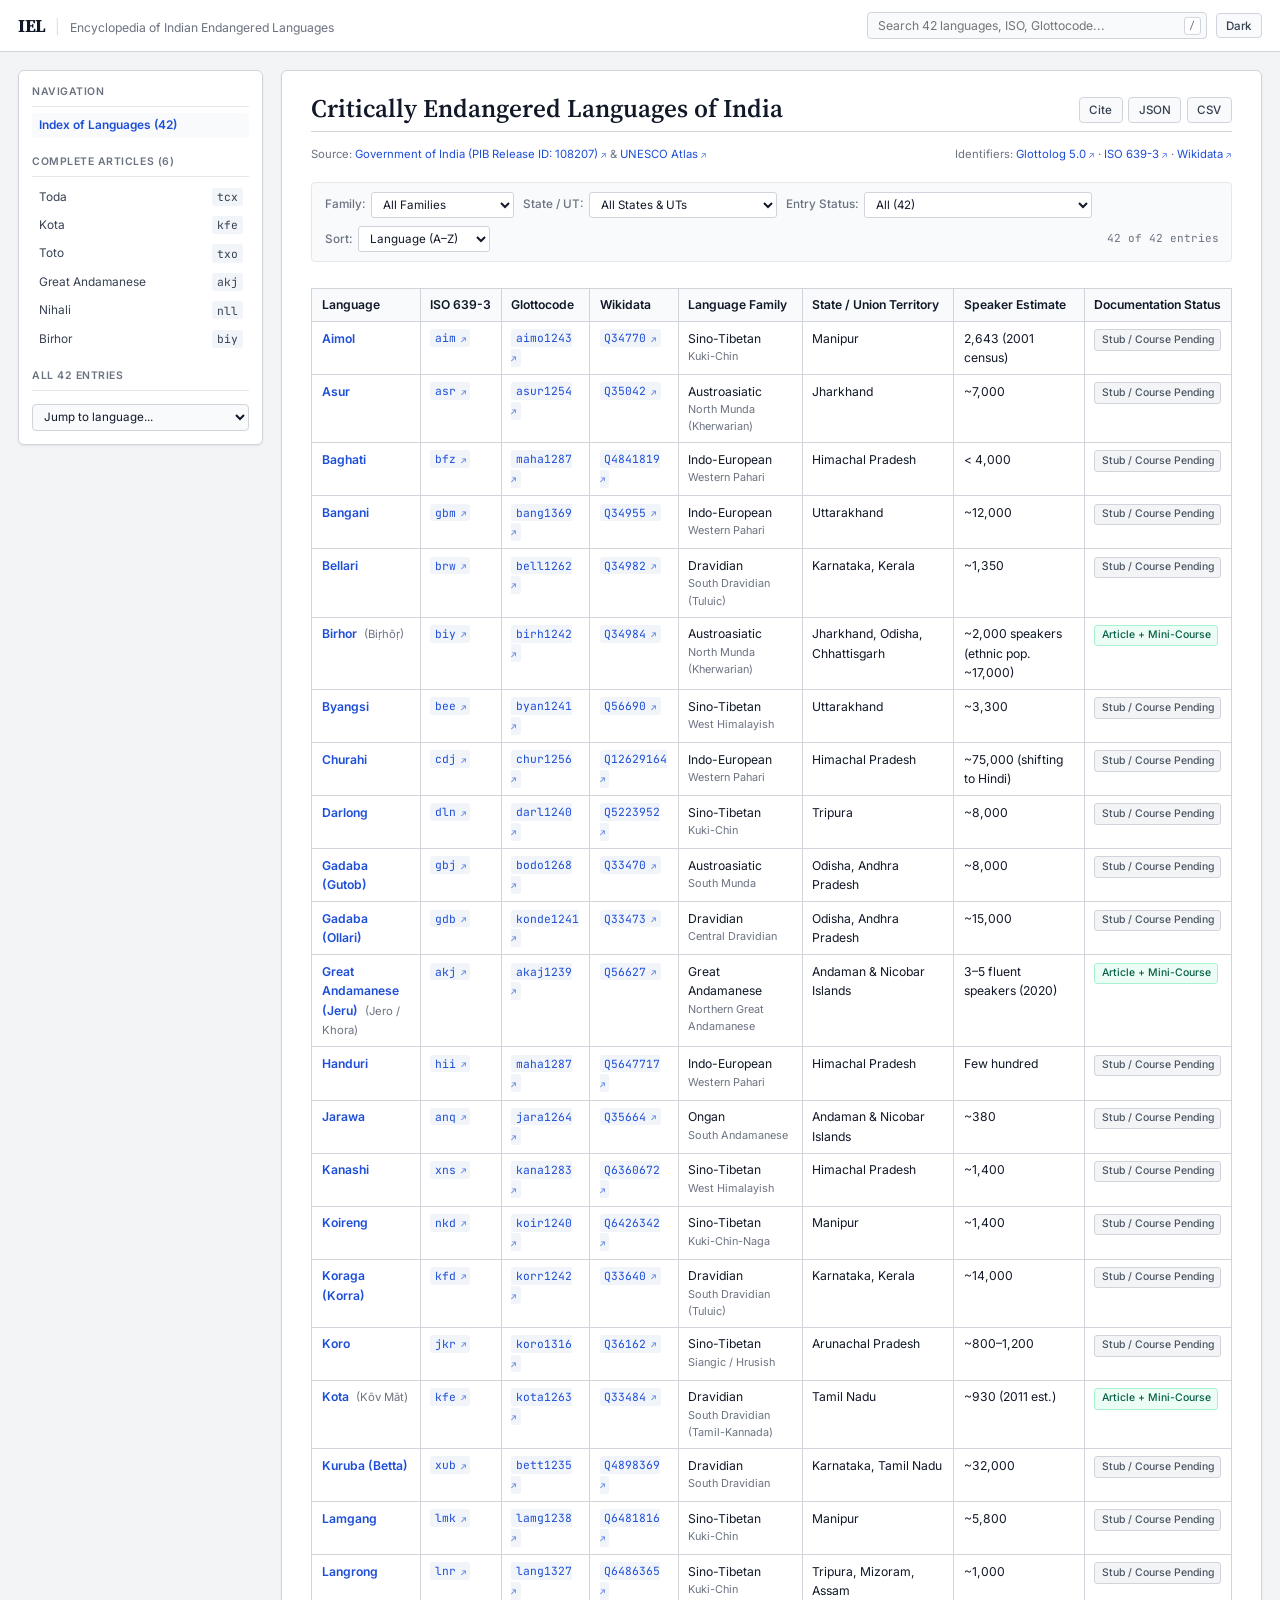
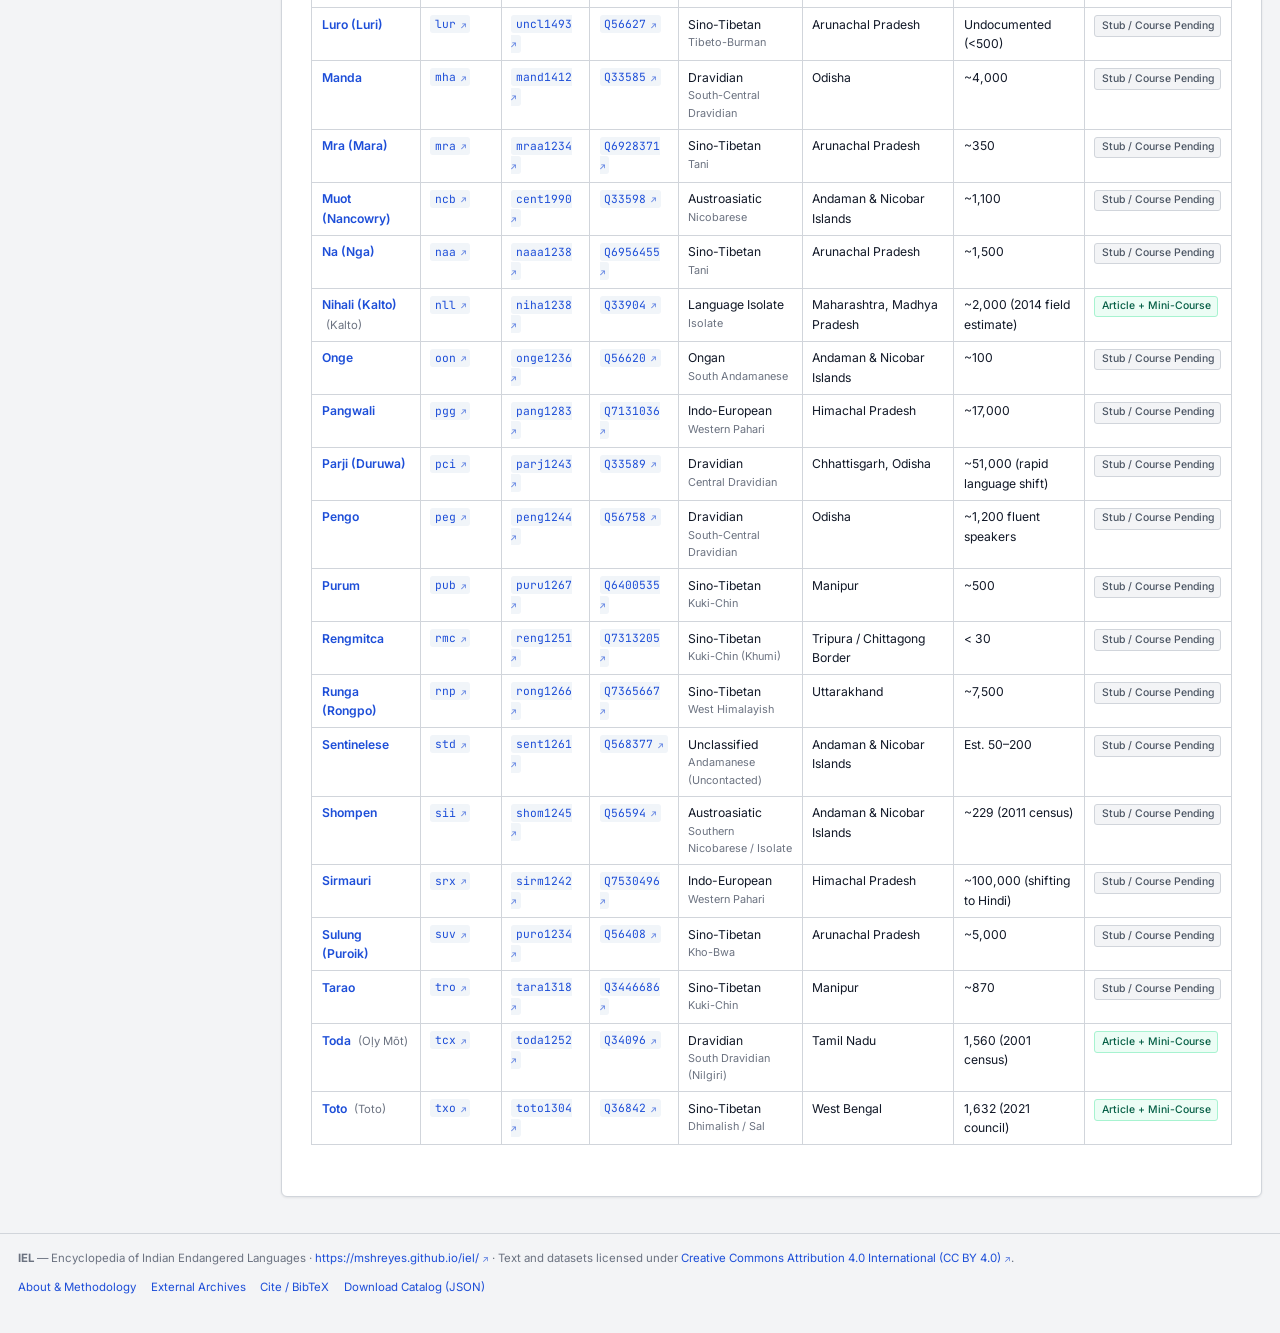
==== index.html @ 8f23c781 "Add files via upload" ====
<!DOCTYPE html>
<html lang="en" data-theme="light">
<head>
  <meta charset="UTF-8" />
  <meta name="viewport" content="width=device-width, initial-scale=1.0" />
  <title>IEL — Encyclopedia of Indian Endangered Languages</title>
  <meta name="description" content="Encyclopedia of Indian Endangered Languages (IEL). Reference directory, persistent identifiers, and introductory linguistic courses for India's 42 critically endangered languages." />
  <link rel="canonical" href="https://mshreyes.github.io/iel/" />

  <script id="fair-jsonld" type="application/ld+json">
  {
    "@context": "https://schema.org",
    "@type": "Dataset",
    "@id": "https://mshreyes.github.io/iel/#dataset",
    "name": "IEL — Encyclopedia of Indian Endangered Languages",
    "url": "https://mshreyes.github.io/iel/",
    "description": "Reference catalog and introductory grammatical modules for the 42 critically endangered languages of India.",
    "license": "https://creativecommons.org/licenses/by/4.0/",
    "isAccessibleForFree": true
  }
  </script>

  <link rel="preconnect" href="https://fonts.googleapis.com" />
  <link rel="preconnect" href="https://fonts.gstatic.com" crossorigin />
  <link href="https://fonts.googleapis.com/css2?family=Inter:wght@400;500;600;700&family=JetBrains+Mono:wght@400;500&family=Source+Serif+4:ital,opsz,wght@0,8..60,400;0,8..60,600;0,8..60,700;1,8..60,400&display=swap" rel="stylesheet" />
  <link rel="stylesheet" href="style.css" />
</head>
<body>

  <!-- Top Header -->
  <header class="site-header">
    <div class="header-inner">
      <a class="brand-group" href="index.html">
        <span class="brand-mark">IEL</span>
        <span class="brand-divider">|</span>
        <span class="brand-tagline">Encyclopedia of Indian Endangered Languages</span>
      </a>

      <div class="header-controls">
        <div class="search-box">
          <input type="search" id="global-search" class="search-input" placeholder="Search 42 languages, ISO, Glottocode..." autocomplete="off" />
          <span class="search-kbd">/</span>
          <div id="search-dropdown" class="search-dropdown"></div>
        </div>
        <button class="btn-ui" id="theme-toggle" title="Toggle light/dark mode">
          <span id="theme-label">Dark</span>
        </button>
      </div>
    </div>
  </header>

  <!-- Detached Vector 2022 Workspace -->
  <div class="workspace">

    <!-- Detached Left Floating Sidebar -->
    <aside class="detached-sidebar" aria-label="Encyclopedia Navigation">
      <div class="sidebar-section">
        <div class="sidebar-heading">Navigation</div>
        <ul class="sidebar-nav">
          <li><a class="sidebar-link active" href="index.html">Index of Languages (42)</a></li>
        </ul>
      </div>

      <div class="sidebar-section">
        <div class="sidebar-heading">Complete Articles (6)</div>
        <ul class="sidebar-nav">
          <li><a class="sidebar-link" href="language.html?id=toda"><span>Toda</span><span class="code-id">tcx</span></a></li>
          <li><a class="sidebar-link" href="language.html?id=kota"><span>Kota</span><span class="code-id">kfe</span></a></li>
          <li><a class="sidebar-link" href="language.html?id=toto"><span>Toto</span><span class="code-id">txo</span></a></li>
          <li><a class="sidebar-link" href="language.html?id=aka-jeru"><span>Great Andamanese</span><span class="code-id">akj</span></a></li>
          <li><a class="sidebar-link" href="language.html?id=nihali"><span>Nihali</span><span class="code-id">nll</span></a></li>
          <li><a class="sidebar-link" href="language.html?id=birhor"><span>Birhor</span><span class="code-id">biy</span></a></li>
        </ul>
      </div>

      <div class="sidebar-section">
        <div class="sidebar-heading">All 42 Entries</div>
        <select class="sidebar-select" id="sidebar-jump" aria-label="Select any language entry">
          <option value="">Jump to language...</option>
        </select>
      </div>
    </aside>

    <!-- Main Content Sheet -->
    <main class="main-sheet">
      <div class="page-top-bar">
        <h1 class="page-title">Critically Endangered Languages of India</h1>
        <div class="page-tools">
          <button class="btn-ui" onclick="openModal('cite')">Cite</button>
          <button class="btn-ui" onclick="exportCatalogJSON()" title="Download FAIR catalog metadata as JSON">JSON</button>
          <button class="btn-ui" onclick="exportCatalogCSV()" title="Download catalog table as CSV">CSV</button>
        </div>
      </div>

      <div class="page-subline">
        <span>Source: <a class="ext-link" href="https://pib.gov.in/newsite/printrelease.aspx?relid=108207" target="_blank" rel="noopener">Government of India (PIB Release ID: 108207)</a> &amp; <a class="ext-link" href="https://unesdoc.unesco.org/ark:/48223/pf0000187026" target="_blank" rel="noopener">UNESCO Atlas</a></span>
        <span>Identifiers: <a class="ext-link" href="https://glottolog.org/" target="_blank" rel="noopener">Glottolog 5.0</a> · <a class="ext-link" href="https://iso639-3.sil.org/" target="_blank" rel="noopener">ISO 639-3</a> · <a class="ext-link" href="https://www.wikidata.org/" target="_blank" rel="noopener">Wikidata</a></span>
      </div>

      <!-- Filter Bar -->
      <div class="filter-bar">
        <div class="filter-group">
          <label class="filter-label" for="filter-family">Family:</label>
          <select id="filter-family" class="filter-control">
            <option value="ALL">All Families</option>
          </select>
        </div>
        <div class="filter-group">
          <label class="filter-label" for="filter-state">State / UT:</label>
          <select id="filter-state" class="filter-control">
            <option value="ALL">All States &amp; UTs</option>
          </select>
        </div>
        <div class="filter-group">
          <label class="filter-label" for="filter-status">Entry Status:</label>
          <select id="filter-status" class="filter-control">
            <option value="ALL">All (42)</option>
            <option value="COURSE">Complete Article + Mini-Course (6)</option>
            <option value="STUB">Stub / Course Pending (36)</option>
          </select>
        </div>
        <div class="filter-group">
          <label class="filter-label" for="sort-field">Sort:</label>
          <select id="sort-field" class="filter-control">
            <option value="name">Language (A–Z)</option>
            <option value="family">Language Family</option>
            <option value="state">State / Region</option>
            <option value="iso">ISO 639-3</option>
          </select>
        </div>
        <span class="filter-count" id="filter-count">42 of 42</span>
      </div>

      <!-- Master Catalog Table -->
      <div class="table-wrap">
        <table class="wikitable">
          <thead>
            <tr>
              <th>Language</th>
              <th>ISO 639-3</th>
              <th>Glottocode</th>
              <th>Wikidata</th>
              <th>Language Family</th>
              <th>State / Union Territory</th>
              <th>Speaker Estimate</th>
              <th>Documentation Status</th>
            </tr>
          </thead>
          <tbody id="catalog-tbody"></tbody>
        </table>
      </div>
    </main>
  </div>

  <!-- Footer -->
  <footer class="site-footer">
    <div>
      <strong>IEL</strong> — Encyclopedia of Indian Endangered Languages · <a class="ext-link" href="https://mshreyes.github.io/iel/" target="_blank" rel="noopener">https://mshreyes.github.io/iel/</a> · Text and datasets licensed under <a class="ext-link" href="https://creativecommons.org/licenses/by/4.0/" target="_blank" rel="noopener">Creative Commons Attribution 4.0 International (CC BY 4.0)</a>.
    </div>
    <div class="footer-links">
      <button class="footer-link" onclick="openModal('about')">About &amp; Methodology</button>
      <button class="footer-link" onclick="openModal('archives')">External Archives</button>
      <button class="footer-link" onclick="openModal('cite')">Cite / BibTeX</button>
      <button class="footer-link" onclick="exportCatalogJSON()">Download Catalog (JSON)</button>
    </div>
  </footer>

  <!-- Modal -->
  <div id="modal-backdrop" class="modal-backdrop" onclick="closeModal(event)">
    <div class="modal-card" onclick="event.stopPropagation()">
      <div class="modal-header">
        <h2 class="modal-title" id="modal-title">Information</h2>
        <button class="btn-ui" onclick="closeModal()">Close</button>
      </div>
      <div id="modal-body"></div>
    </div>
  </div>

  <script src="app.js"></script>
</body>
</html>
---- style.css ----
/* ==========================================================================
   IEL — Encyclopedia of Indian Endangered Languages
   Style Sheet (Vector 2022 Detached Sidebar & Academic Reference Theme)
   License: CC BY 4.0 (https://creativecommons.org/licenses/by/4.0/)
   ========================================================================== */

:root {
  --bg-canvas: #f3f4f6;
  --bg-page: #ffffff;
  --bg-subtle: #f8fafc;
  --bg-hover: #f1f5f9;
  --bg-infobox: #f8f9fa;
  --bg-code: #f1f5f9;
  --text-primary: #111827;
  --text-secondary: #374151;
  --text-muted: #6b7280;
  --border-color: #d1d5db;
  --border-subtle: #e5e7eb;
  --link-color: #1d4ed8;
  --link-hover: #1e3a8a;
  --link-visited: #4338ca;
  --badge-complete-bg: #ecfdf5;
  --badge-complete-text: #065f46;
  --badge-complete-border: #a7f3d0;
  --badge-stub-bg: #f3f4f6;
  --badge-stub-text: #4b5563;
  --badge-stub-border: #d1d5db;
  --badge-crit-bg: #fef2f2;
  --badge-crit-text: #991b1b;
  --badge-crit-border: #fecaca;
  --shadow-card: 0 1px 3px rgba(0, 0, 0, 0.05), 0 1px 2px rgba(0, 0, 0, 0.03);
  --shadow-float: 0 10px 25px -5px rgba(0, 0, 0, 0.12), 0 8px 10px -6px rgba(0, 0, 0, 0.08);
  --font-sans: 'Inter', -apple-system, BlinkMacSystemFont, "Segoe UI", Roboto, sans-serif;
  --font-serif: 'Source Serif 4', Georgia, Cambria, "Times New Roman", Times, serif;
  --font-mono: 'JetBrains Mono', ui-monospace, SFMono-Regular, Menlo, Monaco, Consolas, monospace;
}

[data-theme="dark"] {
  --bg-canvas: #0b0d11;
  --bg-page: #13171f;
  --bg-subtle: #1a202c;
  --bg-hover: #242c3d;
  --bg-infobox: #171c26;
  --bg-code: #1e2533;
  --text-primary: #f3f4f6;
  --text-secondary: #d1d5db;
  --text-muted: #9ca3af;
  --border-color: #2e3748;
  --border-subtle: #232a38;
  --link-color: #60a5fa;
  --link-hover: #93c5fd;
  --link-visited: #818cf8;
  --badge-complete-bg: rgba(6, 95, 70, 0.25);
  --badge-complete-text: #6ee7b7;
  --badge-complete-border: rgba(52, 211, 153, 0.3);
  --badge-stub-bg: rgba(55, 65, 81, 0.4);
  --badge-stub-text: #9ca3af;
  --badge-stub-border: #374151;
  --badge-crit-bg: rgba(153, 27, 27, 0.25);
  --badge-crit-text: #fca5a5;
  --badge-crit-border: rgba(248, 113, 113, 0.3);
  --shadow-card: 0 1px 3px rgba(0, 0, 0, 0.35);
  --shadow-float: 0 12px 28px rgba(0, 0, 0, 0.65);
}

*, *::before, *::after {
  box-sizing: border-box;
}

html, body {
  margin: 0;
  padding: 0;
  background-color: var(--bg-canvas);
  color: var(--text-primary);
  font-family: var(--font-sans);
  font-size: 14.5px;
  line-height: 1.6;
  -webkit-font-smoothing: antialiased;
}

a {
  color: var(--link-color);
  text-decoration: none;
}
a:hover {
  color: var(--link-hover);
  text-decoration: underline;
}

a.ext-link::after {
  content: " ↗";
  font-size: 0.78em;
  opacity: 0.75;
}

/* Header */
.site-header {
  position: sticky;
  top: 0;
  z-index: 100;
  background-color: var(--bg-page);
  border-bottom: 1px solid var(--border-color);
  height: 52px;
}

.header-inner {
  max-width: 1440px;
  margin: 0 auto;
  height: 100%;
  padding: 0 1.25rem;
  display: flex;
  align-items: center;
  justify-content: space-between;
  gap: 1rem;
}

.brand-group {
  display: flex;
  align-items: baseline;
  gap: 0.65rem;
  cursor: pointer;
  user-select: none;
  color: var(--text-primary);
  text-decoration: none;
}
.brand-group:hover {
  text-decoration: none;
}

.brand-mark {
  font-family: var(--font-serif);
  font-weight: 700;
  font-size: 1.25rem;
  letter-spacing: -0.02em;
  color: var(--text-primary);
}

.brand-divider {
  color: var(--border-color);
  font-weight: 300;
}

.brand-tagline {
  font-size: 0.84rem;
  color: var(--text-muted);
  font-weight: 400;
}

.header-controls {
  display: flex;
  align-items: center;
  gap: 0.6rem;
  flex: 1;
  max-width: 480px;
  justify-content: flex-end;
}

.search-box {
  position: relative;
  flex: 1;
  max-width: 340px;
}

.search-input {
  width: 100%;
  padding: 0.36rem 1.8rem 0.36rem 0.7rem;
  font-size: 0.84rem;
  font-family: var(--font-sans);
  color: var(--text-primary);
  background-color: var(--bg-subtle);
  border: 1px solid var(--border-color);
  border-radius: 4px;
  outline: none;
  transition: border-color 0.15s, background-color 0.15s;
}
.search-input:focus {
  background-color: var(--bg-page);
  border-color: var(--link-color);
}

.search-kbd {
  position: absolute;
  right: 0.45rem;
  top: 50%;
  transform: translateY(-50%);
  font-family: var(--font-mono);
  font-size: 0.7rem;
  color: var(--text-muted);
  background: var(--bg-page);
  border: 1px solid var(--border-color);
  border-radius: 3px;
  padding: 0 0.3rem;
  pointer-events: none;
}

.search-dropdown {
  position: absolute;
  top: calc(100% + 4px);
  left: 0;
  right: 0;
  background-color: var(--bg-page);
  border: 1px solid var(--border-color);
  border-radius: 4px;
  box-shadow: var(--shadow-float);
  max-height: 320px;
  overflow-y: auto;
  display: none;
  z-index: 200;
}
.search-dropdown.open {
  display: block;
}

.search-item {
  padding: 0.45rem 0.75rem;
  border-bottom: 1px solid var(--border-subtle);
  cursor: pointer;
  display: flex;
  justify-content: space-between;
  align-items: center;
  font-size: 0.83rem;
  color: var(--text-primary);
  text-decoration: none;
}
.search-item:last-child {
  border-bottom: none;
}
.search-item:hover {
  background-color: var(--bg-hover);
  text-decoration: none;
}

.btn-ui {
  display: inline-flex;
  align-items: center;
  gap: 0.35rem;
  padding: 0.34rem 0.65rem;
  font-size: 0.8rem;
  font-family: var(--font-sans);
  font-weight: 500;
  color: var(--text-secondary);
  background-color: var(--bg-subtle);
  border: 1px solid var(--border-color);
  border-radius: 4px;
  cursor: pointer;
  transition: background-color 0.12s, border-color 0.12s;
  white-space: nowrap;
  text-decoration: none;
}
.btn-ui:hover {
  background-color: var(--bg-hover);
  color: var(--text-primary);
  text-decoration: none;
}

/* Detached Vector 2022 Workspace */
.workspace {
  max-width: 1440px;
  margin: 1.25rem auto 2.5rem;
  padding: 0 1.25rem;
  display: grid;
  grid-template-columns: 245px minmax(0, 1fr);
  gap: 1.25rem;
  align-items: start;
}

.detached-sidebar {
  position: sticky;
  top: 68px;
  max-height: calc(100vh - 88px);
  overflow-y: auto;
  background-color: var(--bg-page);
  border: 1px solid var(--border-color);
  border-radius: 6px;
  padding: 0.9rem;
  box-shadow: var(--shadow-card);
  font-size: 0.82rem;
}

.sidebar-section {
  margin-bottom: 1.15rem;
}
.sidebar-section:last-child {
  margin-bottom: 0;
}

.sidebar-heading {
  font-size: 0.72rem;
  font-weight: 600;
  text-transform: uppercase;
  letter-spacing: 0.05em;
  color: var(--text-muted);
  padding-bottom: 0.35rem;
  margin-bottom: 0.45rem;
  border-bottom: 1px solid var(--border-subtle);
  display: flex;
  justify-content: space-between;
  align-items: center;
}

.sidebar-nav {
  list-style: none;
  margin: 0;
  padding: 0;
}

.sidebar-nav li {
  margin-bottom: 0.15rem;
}

.sidebar-link {
  display: flex;
  align-items: center;
  justify-content: space-between;
  padding: 0.28rem 0.45rem;
  border-radius: 4px;
  color: var(--text-secondary);
  text-decoration: none;
  cursor: pointer;
  font-size: 0.82rem;
  line-height: 1.35;
}
.sidebar-link:hover {
  background-color: var(--bg-hover);
  color: var(--text-primary);
  text-decoration: none;
}
.sidebar-link.active {
  background-color: var(--bg-subtle);
  color: var(--link-color);
  font-weight: 600;
}

.sidebar-select {
  width: 100%;
  margin-top: 0.4rem;
  padding: 0.32rem 0.45rem;
  font-size: 0.8rem;
  font-family: var(--font-sans);
  color: var(--text-primary);
  background-color: var(--bg-subtle);
  border: 1px solid var(--border-color);
  border-radius: 4px;
}

/* Main Sheet */
.main-sheet {
  background-color: var(--bg-page);
  border: 1px solid var(--border-color);
  border-radius: 6px;
  padding: 1.5rem 2rem 2.25rem;
  box-shadow: var(--shadow-card);
  min-height: 75vh;
}

.page-top-bar {
  display: flex;
  align-items: flex-end;
  justify-content: space-between;
  border-bottom: 1px solid var(--border-color);
  padding-bottom: 0.55rem;
  margin-bottom: 0.9rem;
  gap: 1rem;
  flex-wrap: wrap;
}

.page-title {
  font-family: var(--font-serif);
  font-size: 1.75rem;
  font-weight: 600;
  margin: 0;
  line-height: 1.2;
  color: var(--text-primary);
}

.page-tools {
  display: flex;
  align-items: center;
  gap: 0.4rem;
  flex-wrap: wrap;
}

.page-subline {
  font-size: 0.78rem;
  color: var(--text-muted);
  margin-bottom: 1.25rem;
  display: flex;
  justify-content: space-between;
  align-items: center;
  flex-wrap: wrap;
  gap: 0.5rem;
}

.filter-bar {
  display: flex;
  flex-wrap: wrap;
  align-items: center;
  gap: 0.6rem;
  padding: 0.65rem 0.85rem;
  background-color: var(--bg-subtle);
  border: 1px solid var(--border-subtle);
  border-radius: 4px;
  margin-bottom: 1rem;
  font-size: 0.81rem;
}

.filter-group {
  display: flex;
  align-items: center;
  gap: 0.35rem;
}

.filter-label {
  color: var(--text-muted);
  font-weight: 500;
}

.filter-control {
  padding: 0.26rem 0.5rem;
  font-size: 0.8rem;
  font-family: var(--font-sans);
  color: var(--text-primary);
  background-color: var(--bg-page);
  border: 1px solid var(--border-color);
  border-radius: 3px;
}

.filter-count {
  margin-left: auto;
  color: var(--text-muted);
  font-family: var(--font-mono);
  font-size: 0.76rem;
}

/* Wikitable */
.table-wrap {
  overflow-x: auto;
}

table.wikitable {
  width: 100%;
  border-collapse: collapse;
  margin: 0.75rem 0 1.25rem;
  font-size: 0.84rem;
  background-color: var(--bg-page);
}

table.wikitable th,
table.wikitable td {
  border: 1px solid var(--border-color);
  padding: 0.45rem 0.65rem;
  text-align: left;
  vertical-align: top;
}

table.wikitable th {
  background-color: var(--bg-subtle);
  font-weight: 600;
  color: var(--text-primary);
  white-space: nowrap;
}

table.wikitable tr:hover td {
  background-color: var(--bg-hover);
}

.code-id {
  font-family: var(--font-mono);
  font-size: 0.78rem;
  background-color: var(--bg-code);
  padding: 0.1rem 0.32rem;
  border-radius: 3px;
}

.badge {
  display: inline-block;
  font-size: 0.72rem;
  font-weight: 500;
  padding: 0.1rem 0.42rem;
  border-radius: 3px;
  white-space: nowrap;
}

.badge-complete {
  background-color: var(--badge-complete-bg);
  color: var(--badge-complete-text);
  border: 1px solid var(--badge-complete-border);
}

.badge-stub {
  background-color: var(--badge-stub-bg);
  color: var(--badge-stub-text);
  border: 1px solid var(--badge-stub-border);
}

.badge-crit {
  background-color: var(--badge-crit-bg);
  color: var(--badge-crit-text);
  border: 1px solid var(--badge-crit-border);
}

/* Article Grid & Infobox */
.article-grid {
  display: grid;
  grid-template-columns: minmax(0, 1fr) 290px;
  gap: 1.75rem;
  align-items: start;
}

.article-prose {
  font-family: var(--font-serif);
  font-size: 1.02rem;
  line-height: 1.72;
  color: var(--text-primary);
}

.article-prose p {
  margin: 0 0 1rem;
}

.article-prose h2 {
  font-family: var(--font-serif);
  font-size: 1.32rem;
  font-weight: 600;
  border-bottom: 1px solid var(--border-color);
  padding-bottom: 0.25rem;
  margin: 1.75rem 0 0.75rem;
  color: var(--text-primary);
}

.article-prose h3 {
  font-family: var(--font-sans);
  font-size: 0.96rem;
  font-weight: 600;
  margin: 1.25rem 0 0.5rem;
  color: var(--text-primary);
}

.article-prose sup.cite-ref {
  font-family: var(--font-sans);
  font-size: 0.74rem;
  font-weight: 500;
  line-height: 1;
  margin-left: 1px;
}

.infobox {
  background-color: var(--bg-infobox);
  border: 1px solid var(--border-color);
  border-radius: 4px;
  font-family: var(--font-sans);
  font-size: 0.81rem;
  line-height: 1.45;
}

.infobox-header {
  background-color: var(--bg-subtle);
  border-bottom: 1px solid var(--border-color);
  padding: 0.6rem 0.75rem;
  text-align: center;
}

.infobox-title {
  font-family: var(--font-serif);
  font-size: 1.1rem;
  font-weight: 700;
  margin: 0;
}

.infobox-native {
  font-size: 0.8rem;
  color: var(--text-muted);
  margin-top: 0.15rem;
}

.infobox-table {
  width: 100%;
  border-collapse: collapse;
}

.infobox-table th,
.infobox-table td {
  padding: 0.4rem 0.65rem;
  border-bottom: 1px solid var(--border-subtle);
  text-align: left;
  vertical-align: top;
}

.infobox-table th {
  width: 40%;
  color: var(--text-muted);
  font-weight: 500;
}

.infobox-section-label {
  background-color: var(--bg-subtle);
  font-size: 0.72rem;
  font-weight: 600;
  text-transform: uppercase;
  letter-spacing: 0.04em;
  color: var(--text-muted);
  text-align: center !important;
  padding: 0.3rem 0.65rem !important;
}

/* Course Workbook */
.course-box {
  font-family: var(--font-sans);
  border: 1px solid var(--border-color);
  border-radius: 4px;
  background-color: var(--bg-subtle);
  margin: 1rem 0 1.5rem;
  overflow: hidden;
}

.course-tabs {
  display: flex;
  border-bottom: 1px solid var(--border-color);
  background-color: var(--bg-page);
  overflow-x: auto;
}

.course-tab {
  padding: 0.55rem 0.9rem;
  font-size: 0.81rem;
  font-weight: 500;
  color: var(--text-secondary);
  background: transparent;
  border: none;
  border-right: 1px solid var(--border-subtle);
  border-bottom: 2px solid transparent;
  cursor: pointer;
  white-space: nowrap;
}
.course-tab:hover {
  background-color: var(--bg-hover);
}
.course-tab.active {
  color: var(--link-color);
  border-bottom-color: var(--link-color);
  background-color: var(--bg-subtle);
  font-weight: 600;
}

.course-body {
  padding: 1rem 1.15rem;
  background-color: var(--bg-page);
  font-size: 0.88rem;
}

.ipa-btn {
  display: inline-flex;
  align-items: center;
  gap: 0.25rem;
  font-family: var(--font-mono);
  font-size: 0.8rem;
  padding: 0.12rem 0.42rem;
  background-color: var(--bg-code);
  border: 1px solid var(--border-color);
  border-radius: 3px;
  color: var(--text-primary);
  cursor: pointer;
}
.ipa-btn:hover {
  border-color: var(--link-color);
  color: var(--link-color);
}

/* Leipzig IGT */
.igt-block {
  background-color: var(--bg-subtle);
  border-left: 3px solid var(--border-color);
  padding: 0.65rem 0.9rem;
  margin: 0.75rem 0;
  font-family: var(--font-sans);
  font-size: 0.85rem;
}

.igt-words {
  display: flex;
  flex-wrap: wrap;
  gap: 1.15rem;
  margin-bottom: 0.35rem;
}

.igt-unit {
  display: flex;
  flex-direction: column;
}

.igt-form {
  font-family: var(--font-mono);
  font-weight: 600;
}

.igt-gloss {
  font-size: 0.78rem;
  color: var(--text-muted);
  font-variant: small-caps;
}

.igt-trans {
  font-style: italic;
  color: var(--text-secondary);
  margin-top: 0.2rem;
}

details.self-check {
  margin-top: 0.85rem;
  border: 1px solid var(--border-color);
  border-radius: 4px;
  background-color: var(--bg-subtle);
  padding: 0.5rem 0.75rem;
  font-size: 0.83rem;
}
details.self-check summary {
  cursor: pointer;
  font-weight: 500;
  color: var(--text-secondary);
}

.ref-list {
  font-family: var(--font-sans);
  font-size: 0.82rem;
  line-height: 1.55;
  padding-left: 1.4rem;
  margin: 0.5rem 0 0;
}
.ref-list li {
  margin-bottom: 0.55rem;
}

/* Hover Reference Tooltip */
.cite-tooltip {
  position: fixed;
  z-index: 500;
  max-width: 360px;
  background-color: var(--bg-page);
  border: 1px solid var(--border-color);
  border-radius: 5px;
  padding: 0.65rem 0.8rem;
  box-shadow: var(--shadow-float);
  font-family: var(--font-sans);
  font-size: 0.79rem;
  line-height: 1.45;
  color: var(--text-primary);
  display: none;
}

/* Footer */
.site-footer {
  max-width: 1440px;
  margin: 0 auto 2.5rem;
  padding: 1rem 1.25rem 0;
  border-top: 1px solid var(--border-color);
  display: flex;
  justify-content: space-between;
  align-items: center;
  flex-wrap: wrap;
  gap: 0.75rem;
  font-size: 0.79rem;
  color: var(--text-muted);
}

.footer-links {
  display: flex;
  gap: 1rem;
  flex-wrap: wrap;
}

.footer-link {
  color: var(--link-color);
  cursor: pointer;
  background: none;
  border: none;
  padding: 0;
  font: inherit;
}
.footer-link:hover {
  text-decoration: underline;
}

/* Modal */
.modal-backdrop {
  position: fixed;
  inset: 0;
  background: rgba(0, 0, 0, 0.5);
  z-index: 400;
  display: none;
  align-items: center;
  justify-content: center;
  padding: 1rem;
}
.modal-backdrop.open {
  display: flex;
}

.modal-card {
  background-color: var(--bg-page);
  border: 1px solid var(--border-color);
  border-radius: 6px;
  max-width: 640px;
  width: 100%;
  max-height: 85vh;
  overflow-y: auto;
  padding: 1.25rem 1.5rem;
  box-shadow: var(--shadow-float);
  font-size: 0.86rem;
}

.modal-header {
  display: flex;
  justify-content: space-between;
  align-items: center;
  border-bottom: 1px solid var(--border-color);
  padding-bottom: 0.6rem;
  margin-bottom: 0.9rem;
}

.modal-title {
  font-family: var(--font-serif);
  font-size: 1.2rem;
  font-weight: 600;
  margin: 0;
}

pre.code-block {
  background-color: var(--bg-code);
  border: 1px solid var(--border-color);
  border-radius: 4px;
  padding: 0.65rem;
  font-family: var(--font-mono);
  font-size: 0.76rem;
  overflow-x: auto;
  margin: 0.5rem 0 1rem;
}

@media (max-width: 980px) {
  .workspace {
    grid-template-columns: 1fr;
  }
  .detached-sidebar {
    position: static;
    max-height: none;
  }
  .article-grid {
    grid-template-columns: 1fr;
  }
  .infobox {
    order: -1;
  }
  .brand-tagline {
    display: none;
  }
}
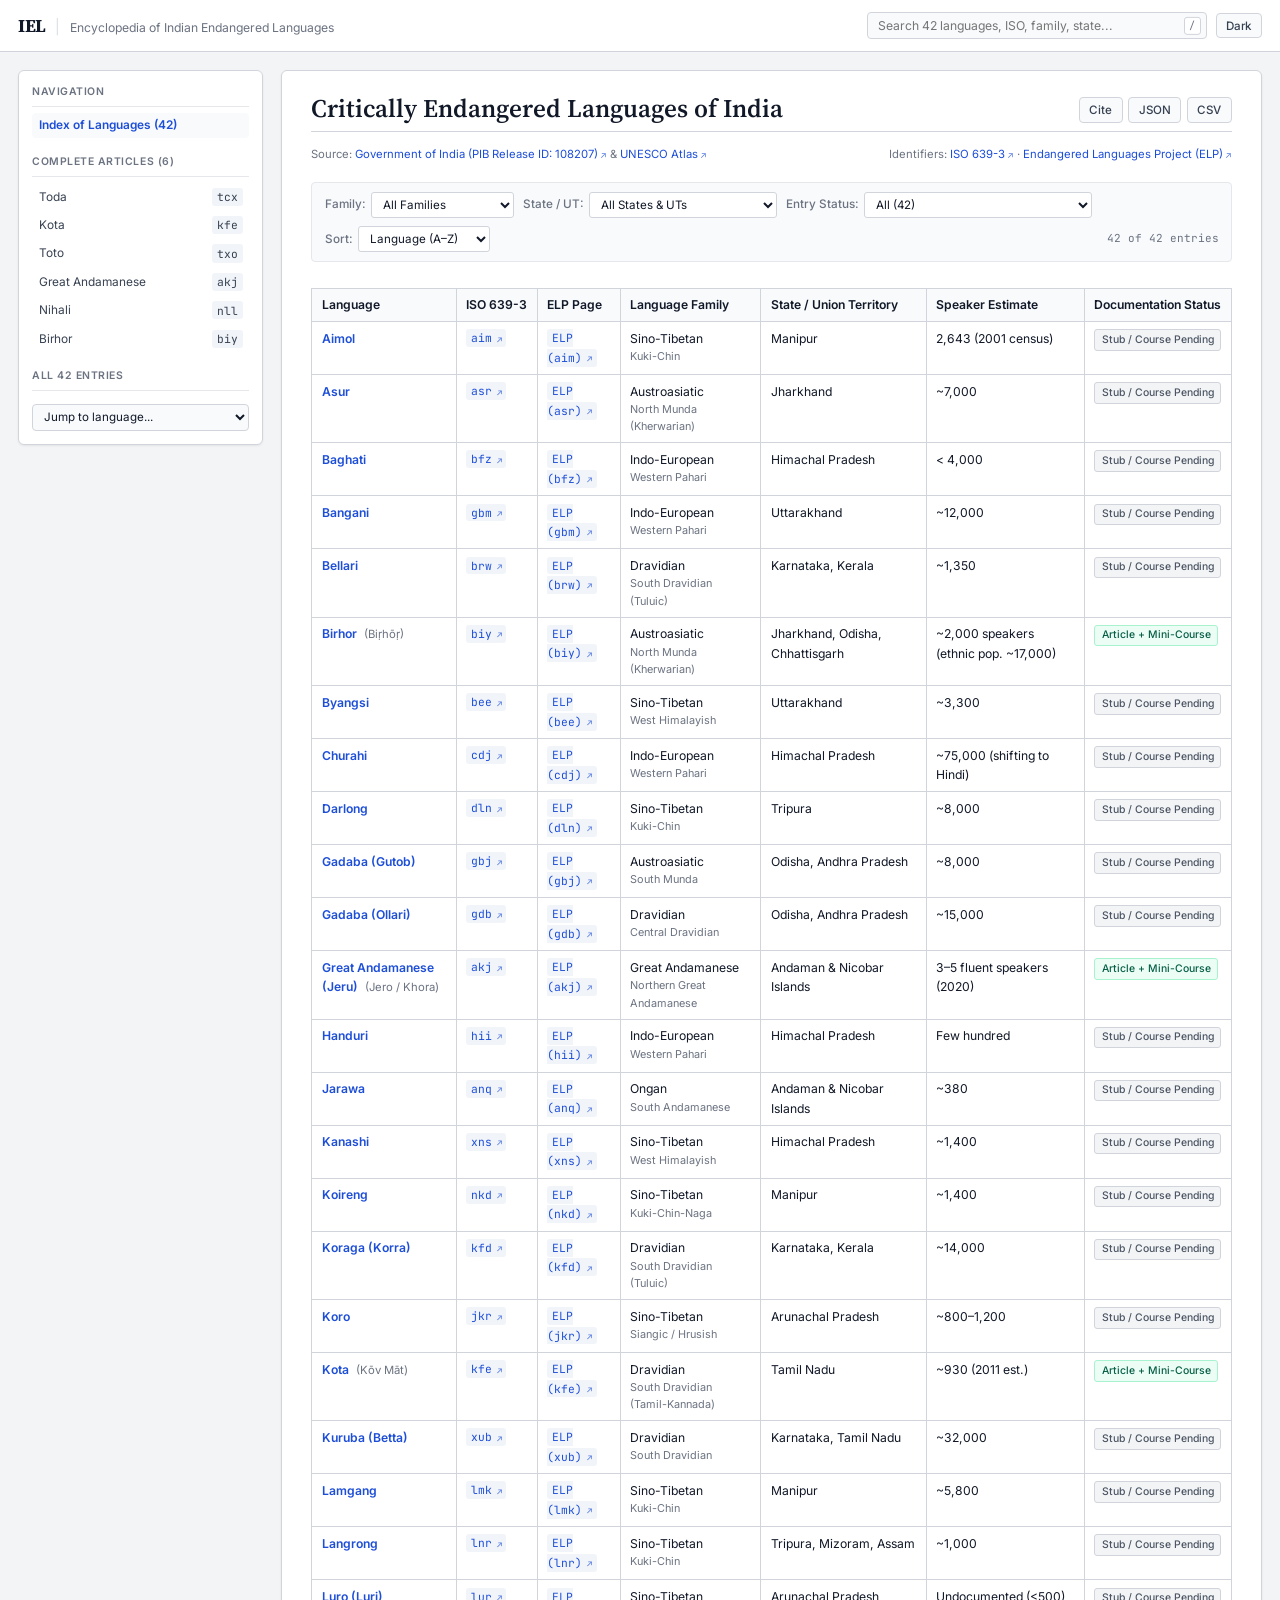
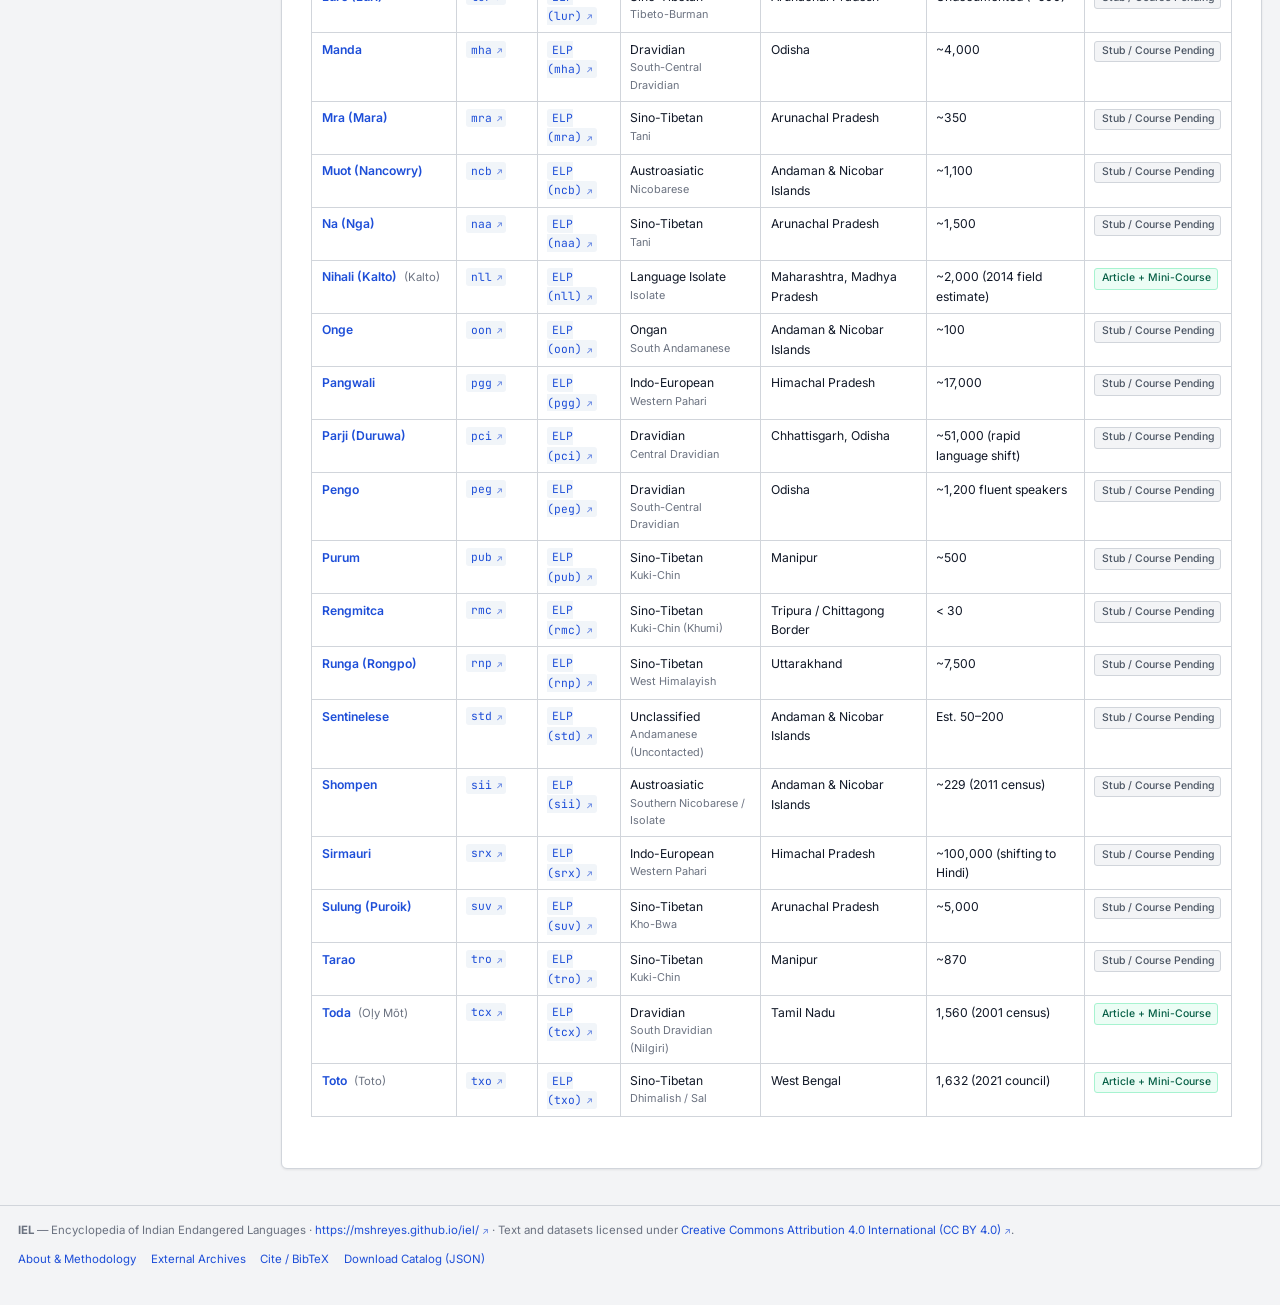
==== commit 5dee2caa: "Update index.html" ====
--- a/index.html
+++ b/index.html
@@ -38,7 +38,7 @@
 
       <div class="header-controls">
         <div class="search-box">
-          <input type="search" id="global-search" class="search-input" placeholder="Search 42 languages, ISO, Glottocode..." autocomplete="off" />
+          <input type="search" id="global-search" class="search-input" placeholder="Search 42 languages, ISO, family, state..." autocomplete="off" />
           <span class="search-kbd">/</span>
           <div id="search-dropdown" class="search-dropdown"></div>
         </div>
@@ -94,7 +94,7 @@
 
       <div class="page-subline">
         <span>Source: <a class="ext-link" href="https://pib.gov.in/newsite/printrelease.aspx?relid=108207" target="_blank" rel="noopener">Government of India (PIB Release ID: 108207)</a> &amp; <a class="ext-link" href="https://unesdoc.unesco.org/ark:/48223/pf0000187026" target="_blank" rel="noopener">UNESCO Atlas</a></span>
-        <span>Identifiers: <a class="ext-link" href="https://glottolog.org/" target="_blank" rel="noopener">Glottolog 5.0</a> · <a class="ext-link" href="https://iso639-3.sil.org/" target="_blank" rel="noopener">ISO 639-3</a> · <a class="ext-link" href="https://www.wikidata.org/" target="_blank" rel="noopener">Wikidata</a></span>
+        <span>Identifiers: <a class="ext-link" href="https://iso639-3.sil.org/" target="_blank" rel="noopener">ISO 639-3</a> · <a class="ext-link" href="https://endangeredlanguages.com/" target="_blank" rel="noopener">Endangered Languages Project (ELP)</a></span>
       </div>
 
       <!-- Filter Bar -->
@@ -138,8 +138,7 @@
             <tr>
               <th>Language</th>
               <th>ISO 639-3</th>
-              <th>Glottocode</th>
-              <th>Wikidata</th>
+              <th>ELP Page</th>
               <th>Language Family</th>
               <th>State / Union Territory</th>
               <th>Speaker Estimate</th>
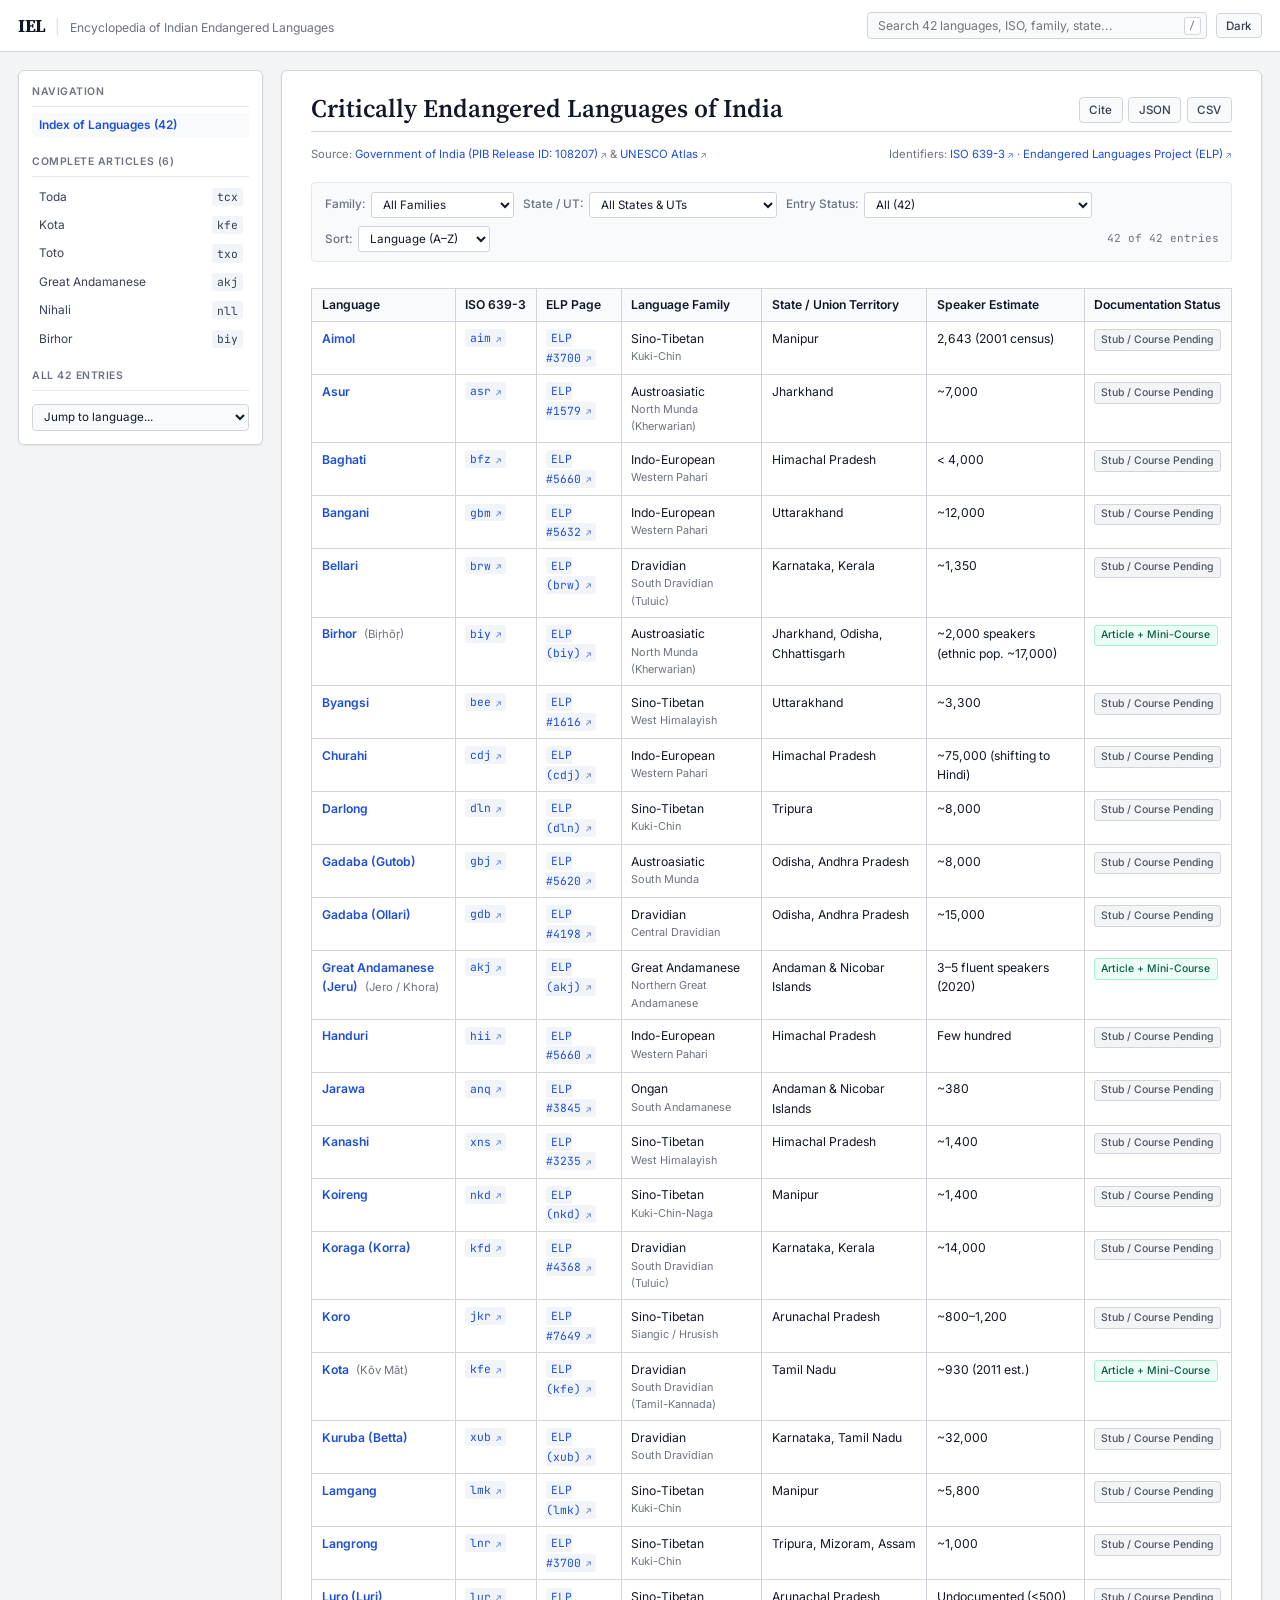
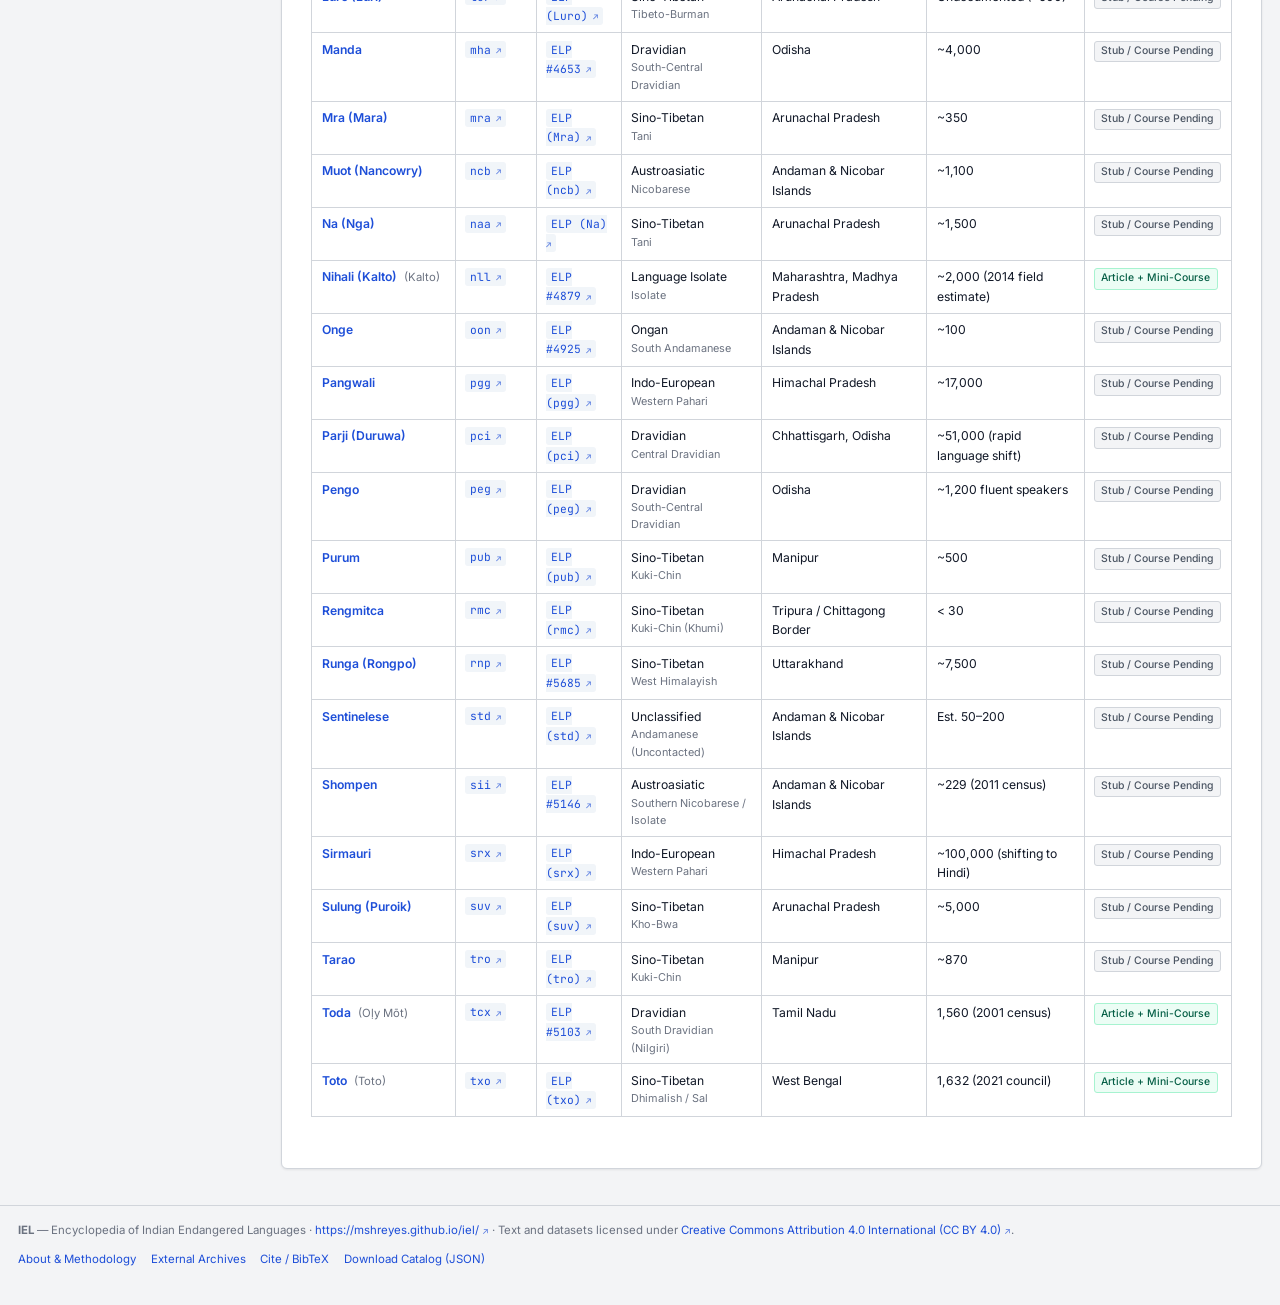
==== commit 844f12f3: "Update index.html" ====
--- a/index.html
+++ b/index.html
@@ -3,7 +3,7 @@
 <head>
   <meta charset="UTF-8" />
   <meta name="viewport" content="width=device-width, initial-scale=1.0" />
-  <title>IEL — Encyclopedia of Indian Endangered Languages</title>
+  <title>IEL - Encyclopedia of Indian Endangered Languages</title>
   <meta name="description" content="Encyclopedia of Indian Endangered Languages (IEL). Reference directory, persistent identifiers, and introductory linguistic courses for India's 42 critically endangered languages." />
   <link rel="canonical" href="https://mshreyes.github.io/iel/" />
 
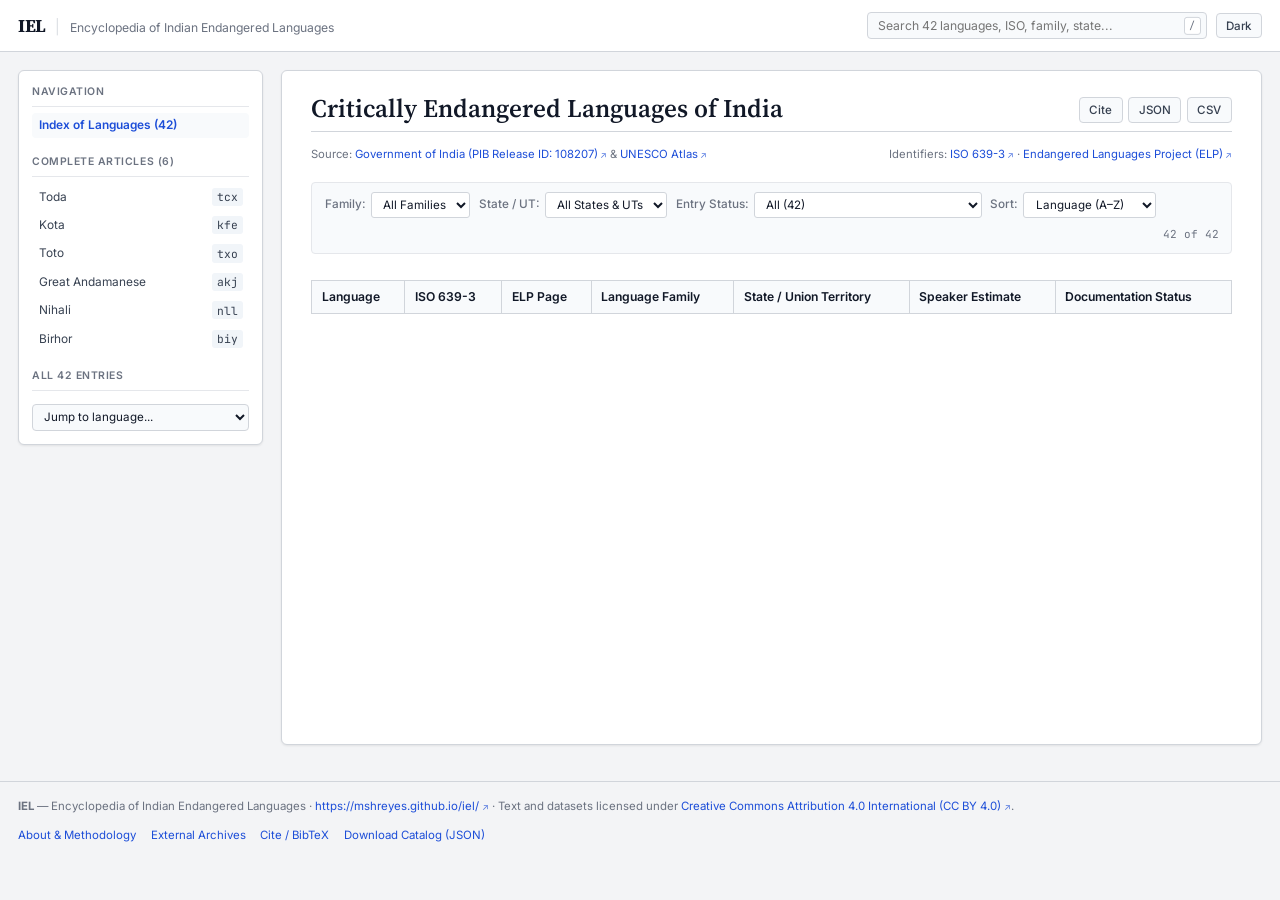
==== commit ef4d2905: "Update index.html" ====
--- a/index.html
+++ b/index.html
@@ -3,7 +3,7 @@
 <head>
   <meta charset="UTF-8" />
   <meta name="viewport" content="width=device-width, initial-scale=1.0" />
-  <title>IEL - Encyclopedia of Indian Endangered Languages</title>
+  <title>IEL — Encyclopedia of Indian Endangered Languages</title>
   <meta name="description" content="Encyclopedia of Indian Endangered Languages (IEL). Reference directory, persistent identifiers, and introductory linguistic courses for India's 42 critically endangered languages." />
   <link rel="canonical" href="https://mshreyes.github.io/iel/" />
 
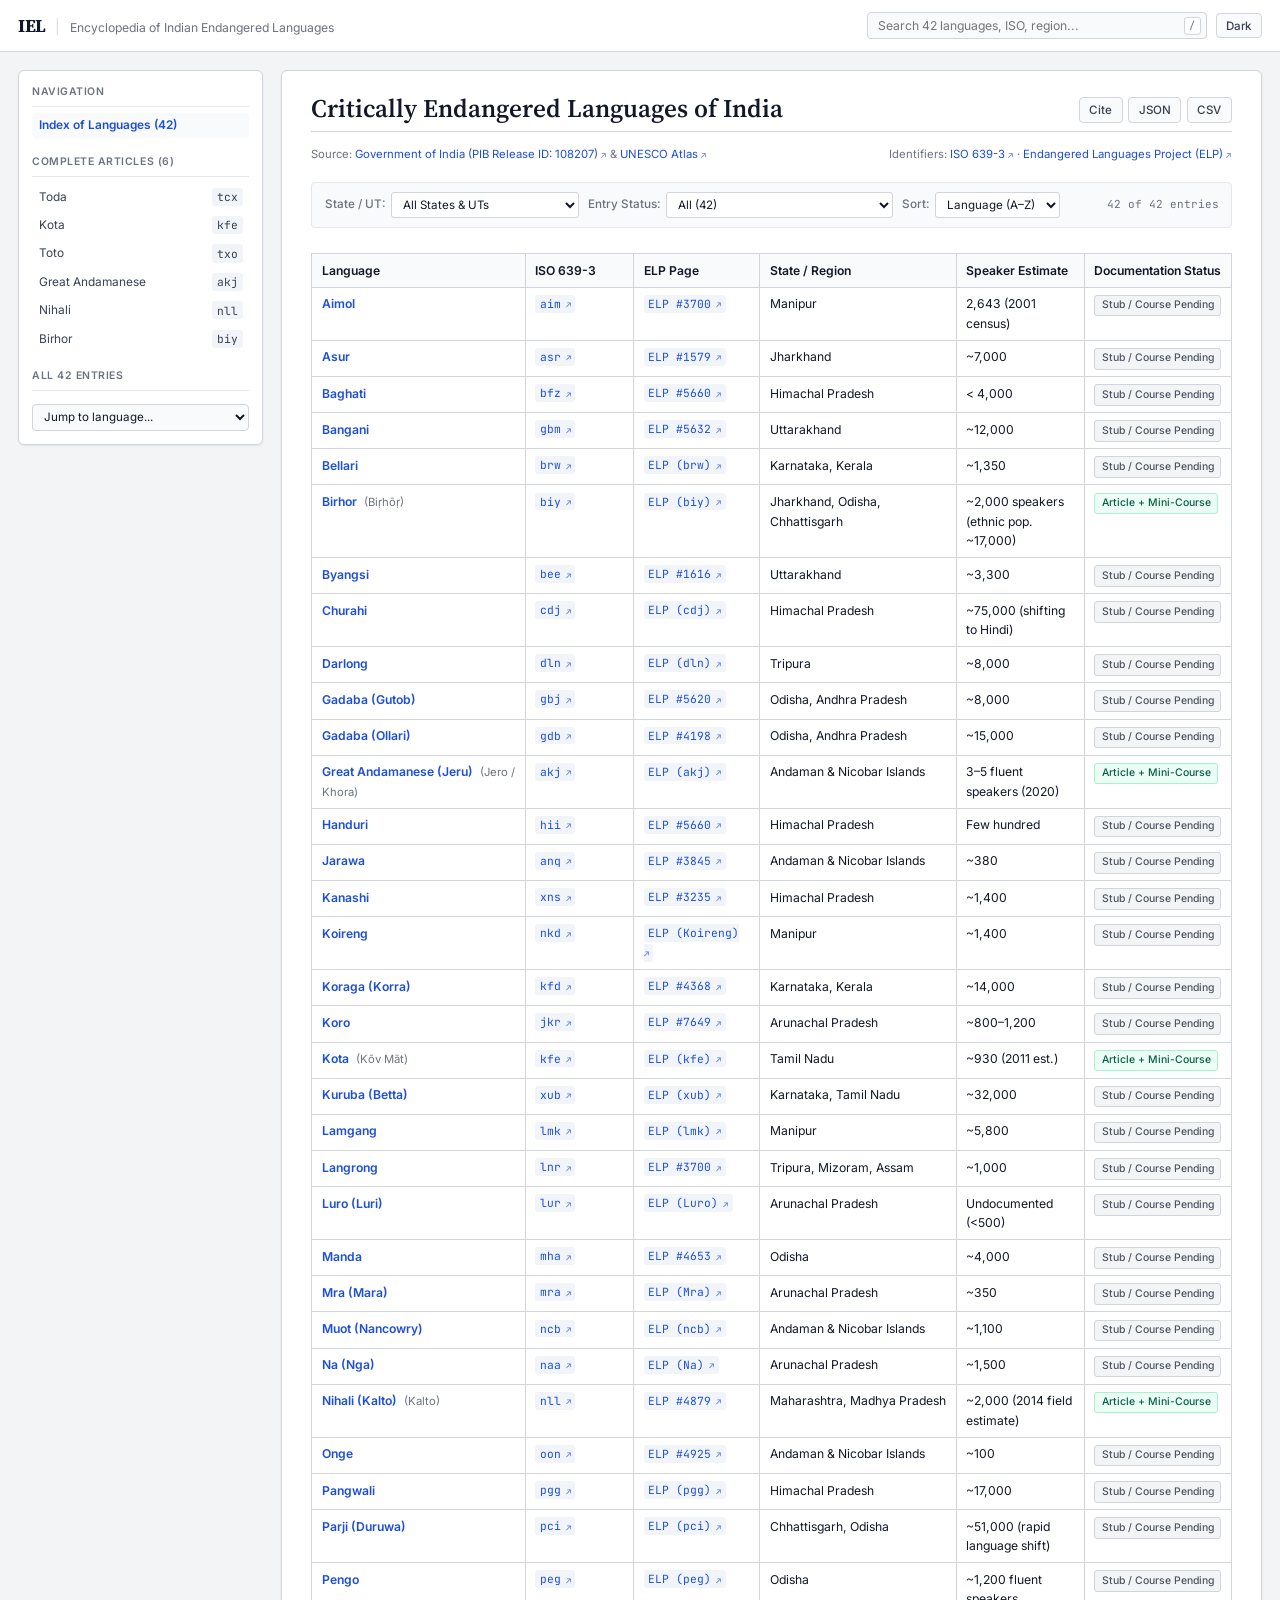
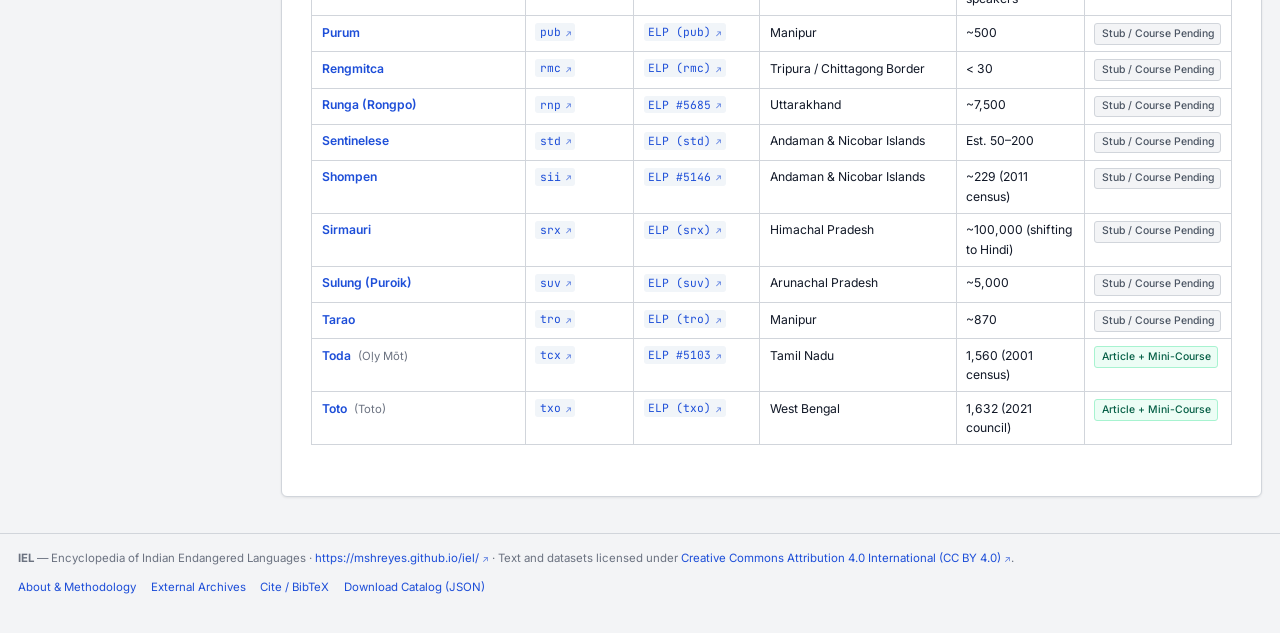
==== commit d20c212c: "Update files" ====
--- a/index.html
+++ b/index.html
@@ -27,7 +27,6 @@
 </head>
 <body>
 
-  <!-- Top Header -->
   <header class="site-header">
     <div class="header-inner">
       <a class="brand-group" href="index.html">
@@ -38,7 +37,7 @@
 
       <div class="header-controls">
         <div class="search-box">
-          <input type="search" id="global-search" class="search-input" placeholder="Search 42 languages, ISO, family, state..." autocomplete="off" />
+          <input type="search" id="global-search" class="search-input" placeholder="Search 42 languages, ISO, region..." autocomplete="off" />
           <span class="search-kbd">/</span>
           <div id="search-dropdown" class="search-dropdown"></div>
         </div>
@@ -49,10 +48,7 @@
     </div>
   </header>
 
-  <!-- Detached Vector 2022 Workspace -->
   <div class="workspace">
-
-    <!-- Detached Left Floating Sidebar -->
     <aside class="detached-sidebar" aria-label="Encyclopedia Navigation">
       <div class="sidebar-section">
         <div class="sidebar-heading">Navigation</div>
@@ -81,7 +77,6 @@
       </div>
     </aside>
 
-    <!-- Main Content Sheet -->
     <main class="main-sheet">
       <div class="page-top-bar">
         <h1 class="page-title">Critically Endangered Languages of India</h1>
@@ -97,14 +92,7 @@
         <span>Identifiers: <a class="ext-link" href="https://iso639-3.sil.org/" target="_blank" rel="noopener">ISO 639-3</a> · <a class="ext-link" href="https://endangeredlanguages.com/" target="_blank" rel="noopener">Endangered Languages Project (ELP)</a></span>
       </div>
 
-      <!-- Filter Bar -->
       <div class="filter-bar">
-        <div class="filter-group">
-          <label class="filter-label" for="filter-family">Family:</label>
-          <select id="filter-family" class="filter-control">
-            <option value="ALL">All Families</option>
-          </select>
-        </div>
         <div class="filter-group">
           <label class="filter-label" for="filter-state">State / UT:</label>
           <select id="filter-state" class="filter-control">
@@ -123,7 +111,6 @@
           <label class="filter-label" for="sort-field">Sort:</label>
           <select id="sort-field" class="filter-control">
             <option value="name">Language (A–Z)</option>
-            <option value="family">Language Family</option>
             <option value="state">State / Region</option>
             <option value="iso">ISO 639-3</option>
           </select>
@@ -131,18 +118,16 @@
         <span class="filter-count" id="filter-count">42 of 42</span>
       </div>
 
-      <!-- Master Catalog Table -->
       <div class="table-wrap">
         <table class="wikitable">
           <thead>
             <tr>
-              <th>Language</th>
-              <th>ISO 639-3</th>
-              <th>ELP Page</th>
-              <th>Language Family</th>
-              <th>State / Union Territory</th>
-              <th>Speaker Estimate</th>
-              <th>Documentation Status</th>
+              <th style="width: 24%;">Language</th>
+              <th style="width: 12%;">ISO 639-3</th>
+              <th style="width: 14%;">ELP Page</th>
+              <th style="width: 22%;">State / Region</th>
+              <th style="width: 14%;">Speaker Estimate</th>
+              <th style="width: 14%;">Documentation Status</th>
             </tr>
           </thead>
           <tbody id="catalog-tbody"></tbody>
@@ -151,7 +136,6 @@
     </main>
   </div>
 
-  <!-- Footer -->
   <footer class="site-footer">
     <div>
       <strong>IEL</strong> — Encyclopedia of Indian Endangered Languages · <a class="ext-link" href="https://mshreyes.github.io/iel/" target="_blank" rel="noopener">https://mshreyes.github.io/iel/</a> · Text and datasets licensed under <a class="ext-link" href="https://creativecommons.org/licenses/by/4.0/" target="_blank" rel="noopener">Creative Commons Attribution 4.0 International (CC BY 4.0)</a>.
@@ -164,7 +148,6 @@
     </div>
   </footer>
 
-  <!-- Modal -->
   <div id="modal-backdrop" class="modal-backdrop" onclick="closeModal(event)">
     <div class="modal-card" onclick="event.stopPropagation()">
       <div class="modal-header">
--- a/style.css
+++ b/style.css
@@ -63,9 +63,7 @@
   --shadow-float: 0 12px 28px rgba(0, 0, 0, 0.65);
 }
 
-*, *::before, *::after {
-  box-sizing: border-box;
-}
+*, *::before, *::after { box-sizing: border-box; }
 
 html, body {
   margin: 0;
@@ -78,22 +76,10 @@
   -webkit-font-smoothing: antialiased;
 }
 
-a {
-  color: var(--link-color);
-  text-decoration: none;
-}
-a:hover {
-  color: var(--link-hover);
-  text-decoration: underline;
-}
-
-a.ext-link::after {
-  content: " ↗";
-  font-size: 0.78em;
-  opacity: 0.75;
-}
-
-/* Header */
+a { color: var(--link-color); text-decoration: none; }
+a:hover { color: var(--link-hover); text-decoration: underline; }
+a.ext-link::after { content: " ↗"; font-size: 0.78em; opacity: 0.75; }
+
 .site-header {
   position: sticky;
   top: 0;
@@ -123,9 +109,7 @@
   color: var(--text-primary);
   text-decoration: none;
 }
-.brand-group:hover {
-  text-decoration: none;
-}
+.brand-group:hover { text-decoration: none; }
 
 .brand-mark {
   font-family: var(--font-serif);
@@ -135,16 +119,8 @@
   color: var(--text-primary);
 }
 
-.brand-divider {
-  color: var(--border-color);
-  font-weight: 300;
-}
-
-.brand-tagline {
-  font-size: 0.84rem;
-  color: var(--text-muted);
-  font-weight: 400;
-}
+.brand-divider { color: var(--border-color); font-weight: 300; }
+.brand-tagline { font-size: 0.84rem; color: var(--text-muted); font-weight: 400; }
 
 .header-controls {
   display: flex;
@@ -155,11 +131,7 @@
   justify-content: flex-end;
 }
 
-.search-box {
-  position: relative;
-  flex: 1;
-  max-width: 340px;
-}
+.search-box { position: relative; flex: 1; max-width: 340px; }
 
 .search-input {
   width: 100%;
@@ -173,10 +145,7 @@
   outline: none;
   transition: border-color 0.15s, background-color 0.15s;
 }
-.search-input:focus {
-  background-color: var(--bg-page);
-  border-color: var(--link-color);
-}
+.search-input:focus { background-color: var(--bg-page); border-color: var(--link-color); }
 
 .search-kbd {
   position: absolute;
@@ -207,9 +176,7 @@
   display: none;
   z-index: 200;
 }
-.search-dropdown.open {
-  display: block;
-}
+.search-dropdown.open { display: block; }
 
 .search-item {
   padding: 0.45rem 0.75rem;
@@ -222,13 +189,8 @@
   color: var(--text-primary);
   text-decoration: none;
 }
-.search-item:last-child {
-  border-bottom: none;
-}
-.search-item:hover {
-  background-color: var(--bg-hover);
-  text-decoration: none;
-}
+.search-item:last-child { border-bottom: none; }
+.search-item:hover { background-color: var(--bg-hover); text-decoration: none; }
 
 .btn-ui {
   display: inline-flex;
@@ -247,13 +209,8 @@
   white-space: nowrap;
   text-decoration: none;
 }
-.btn-ui:hover {
-  background-color: var(--bg-hover);
-  color: var(--text-primary);
-  text-decoration: none;
-}
-
-/* Detached Vector 2022 Workspace */
+.btn-ui:hover { background-color: var(--bg-hover); color: var(--text-primary); text-decoration: none; }
+
 .workspace {
   max-width: 1440px;
   margin: 1.25rem auto 2.5rem;
@@ -277,12 +234,8 @@
   font-size: 0.82rem;
 }
 
-.sidebar-section {
-  margin-bottom: 1.15rem;
-}
-.sidebar-section:last-child {
-  margin-bottom: 0;
-}
+.sidebar-section { margin-bottom: 1.15rem; }
+.sidebar-section:last-child { margin-bottom: 0; }
 
 .sidebar-heading {
   font-size: 0.72rem;
@@ -298,15 +251,8 @@
   align-items: center;
 }
 
-.sidebar-nav {
-  list-style: none;
-  margin: 0;
-  padding: 0;
-}
-
-.sidebar-nav li {
-  margin-bottom: 0.15rem;
-}
+.sidebar-nav { list-style: none; margin: 0; padding: 0; }
+.sidebar-nav li { margin-bottom: 0.15rem; }
 
 .sidebar-link {
   display: flex;
@@ -320,16 +266,8 @@
   font-size: 0.82rem;
   line-height: 1.35;
 }
-.sidebar-link:hover {
-  background-color: var(--bg-hover);
-  color: var(--text-primary);
-  text-decoration: none;
-}
-.sidebar-link.active {
-  background-color: var(--bg-subtle);
-  color: var(--link-color);
-  font-weight: 600;
-}
+.sidebar-link:hover { background-color: var(--bg-hover); color: var(--text-primary); text-decoration: none; }
+.sidebar-link.active { background-color: var(--bg-subtle); color: var(--link-color); font-weight: 600; }
 
 .sidebar-select {
   width: 100%;
@@ -343,7 +281,6 @@
   border-radius: 4px;
 }
 
-/* Main Sheet */
 .main-sheet {
   background-color: var(--bg-page);
   border: 1px solid var(--border-color);
@@ -373,12 +310,7 @@
   color: var(--text-primary);
 }
 
-.page-tools {
-  display: flex;
-  align-items: center;
-  gap: 0.4rem;
-  flex-wrap: wrap;
-}
+.page-tools { display: flex; align-items: center; gap: 0.4rem; flex-wrap: wrap; }
 
 .page-subline {
   font-size: 0.78rem;
@@ -404,16 +336,8 @@
   font-size: 0.81rem;
 }
 
-.filter-group {
-  display: flex;
-  align-items: center;
-  gap: 0.35rem;
-}
-
-.filter-label {
-  color: var(--text-muted);
-  font-weight: 500;
-}
+.filter-group { display: flex; align-items: center; gap: 0.35rem; }
+.filter-label { color: var(--text-muted); font-weight: 500; }
 
 .filter-control {
   padding: 0.26rem 0.5rem;
@@ -432,10 +356,7 @@
   font-size: 0.76rem;
 }
 
-/* Wikitable */
-.table-wrap {
-  overflow-x: auto;
-}
+.table-wrap { overflow-x: auto; }
 
 table.wikitable {
   width: 100%;
@@ -460,9 +381,7 @@
   white-space: nowrap;
 }
 
-table.wikitable tr:hover td {
-  background-color: var(--bg-hover);
-}
+table.wikitable tr:hover td { background-color: var(--bg-hover); }
 
 .code-id {
   font-family: var(--font-mono);
@@ -499,7 +418,6 @@
   border: 1px solid var(--badge-crit-border);
 }
 
-/* Article Grid & Infobox */
 .article-grid {
   display: grid;
   grid-template-columns: minmax(0, 1fr) 290px;
@@ -514,9 +432,7 @@
   color: var(--text-primary);
 }
 
-.article-prose p {
-  margin: 0 0 1rem;
-}
+.article-prose p { margin: 0 0 1rem; }
 
 .article-prose h2 {
   font-family: var(--font-serif);
@@ -560,37 +476,17 @@
   text-align: center;
 }
 
-.infobox-title {
-  font-family: var(--font-serif);
-  font-size: 1.1rem;
-  font-weight: 700;
-  margin: 0;
-}
-
-.infobox-native {
-  font-size: 0.8rem;
-  color: var(--text-muted);
-  margin-top: 0.15rem;
-}
-
-.infobox-table {
-  width: 100%;
-  border-collapse: collapse;
-}
-
-.infobox-table th,
-.infobox-table td {
+.infobox-title { font-family: var(--font-serif); font-size: 1.1rem; font-weight: 700; margin: 0; }
+.infobox-native { font-size: 0.8rem; color: var(--text-muted); margin-top: 0.15rem; }
+
+.infobox-table { width: 100%; border-collapse: collapse; }
+.infobox-table th, .infobox-table td {
   padding: 0.4rem 0.65rem;
   border-bottom: 1px solid var(--border-subtle);
   text-align: left;
   vertical-align: top;
 }
-
-.infobox-table th {
-  width: 40%;
-  color: var(--text-muted);
-  font-weight: 500;
-}
+.infobox-table th { width: 40%; color: var(--text-muted); font-weight: 500; }
 
 .infobox-section-label {
   background-color: var(--bg-subtle);
@@ -603,7 +499,6 @@
   padding: 0.3rem 0.65rem !important;
 }
 
-/* Course Workbook */
 .course-box {
   font-family: var(--font-sans);
   border: 1px solid var(--border-color);
@@ -632,9 +527,7 @@
   cursor: pointer;
   white-space: nowrap;
 }
-.course-tab:hover {
-  background-color: var(--bg-hover);
-}
+.course-tab:hover { background-color: var(--bg-hover); }
 .course-tab.active {
   color: var(--link-color);
   border-bottom-color: var(--link-color);
@@ -661,12 +554,8 @@
   color: var(--text-primary);
   cursor: pointer;
 }
-.ipa-btn:hover {
-  border-color: var(--link-color);
-  color: var(--link-color);
-}
-
-/* Leipzig IGT */
+.ipa-btn:hover { border-color: var(--link-color); color: var(--link-color); }
+
 .igt-block {
   background-color: var(--bg-subtle);
   border-left: 3px solid var(--border-color);
@@ -676,34 +565,11 @@
   font-size: 0.85rem;
 }
 
-.igt-words {
-  display: flex;
-  flex-wrap: wrap;
-  gap: 1.15rem;
-  margin-bottom: 0.35rem;
-}
-
-.igt-unit {
-  display: flex;
-  flex-direction: column;
-}
-
-.igt-form {
-  font-family: var(--font-mono);
-  font-weight: 600;
-}
-
-.igt-gloss {
-  font-size: 0.78rem;
-  color: var(--text-muted);
-  font-variant: small-caps;
-}
-
-.igt-trans {
-  font-style: italic;
-  color: var(--text-secondary);
-  margin-top: 0.2rem;
-}
+.igt-words { display: flex; flex-wrap: wrap; gap: 1.15rem; margin-bottom: 0.35rem; }
+.igt-unit { display: flex; flex-direction: column; }
+.igt-form { font-family: var(--font-mono); font-weight: 600; }
+.igt-gloss { font-size: 0.78rem; color: var(--text-muted); font-variant: small-caps; }
+.igt-trans { font-style: italic; color: var(--text-secondary); margin-top: 0.2rem; }
 
 details.self-check {
   margin-top: 0.85rem;
@@ -713,11 +579,7 @@
   padding: 0.5rem 0.75rem;
   font-size: 0.83rem;
 }
-details.self-check summary {
-  cursor: pointer;
-  font-weight: 500;
-  color: var(--text-secondary);
-}
+details.self-check summary { cursor: pointer; font-weight: 500; color: var(--text-secondary); }
 
 .ref-list {
   font-family: var(--font-sans);
@@ -726,11 +588,8 @@
   padding-left: 1.4rem;
   margin: 0.5rem 0 0;
 }
-.ref-list li {
-  margin-bottom: 0.55rem;
-}
-
-/* Hover Reference Tooltip */
+.ref-list li { margin-bottom: 0.55rem; }
+
 .cite-tooltip {
   position: fixed;
   z-index: 500;
@@ -747,7 +606,6 @@
   display: none;
 }
 
-/* Footer */
 .site-footer {
   max-width: 1440px;
   margin: 0 auto 2.5rem;
@@ -762,11 +620,7 @@
   color: var(--text-muted);
 }
 
-.footer-links {
-  display: flex;
-  gap: 1rem;
-  flex-wrap: wrap;
-}
+.footer-links { display: flex; gap: 1rem; flex-wrap: wrap; }
 
 .footer-link {
   color: var(--link-color);
@@ -776,11 +630,8 @@
   padding: 0;
   font: inherit;
 }
-.footer-link:hover {
-  text-decoration: underline;
-}
-
-/* Modal */
+.footer-link:hover { text-decoration: underline; }
+
 .modal-backdrop {
   position: fixed;
   inset: 0;
@@ -791,9 +642,7 @@
   justify-content: center;
   padding: 1rem;
 }
-.modal-backdrop.open {
-  display: flex;
-}
+.modal-backdrop.open { display: flex; }
 
 .modal-card {
   background-color: var(--bg-page);
@@ -817,12 +666,7 @@
   margin-bottom: 0.9rem;
 }
 
-.modal-title {
-  font-family: var(--font-serif);
-  font-size: 1.2rem;
-  font-weight: 600;
-  margin: 0;
-}
+.modal-title { font-family: var(--font-serif); font-size: 1.2rem; font-weight: 600; margin: 0; }
 
 pre.code-block {
   background-color: var(--bg-code);
@@ -836,20 +680,9 @@
 }
 
 @media (max-width: 980px) {
-  .workspace {
-    grid-template-columns: 1fr;
-  }
-  .detached-sidebar {
-    position: static;
-    max-height: none;
-  }
-  .article-grid {
-    grid-template-columns: 1fr;
-  }
-  .infobox {
-    order: -1;
-  }
-  .brand-tagline {
-    display: none;
-  }
-}
+  .workspace { grid-template-columns: 1fr; }
+  .detached-sidebar { position: static; max-height: none; }
+  .article-grid { grid-template-columns: 1fr; }
+  .infobox { order: -1; }
+  .brand-tagline { display: none; }
+}
